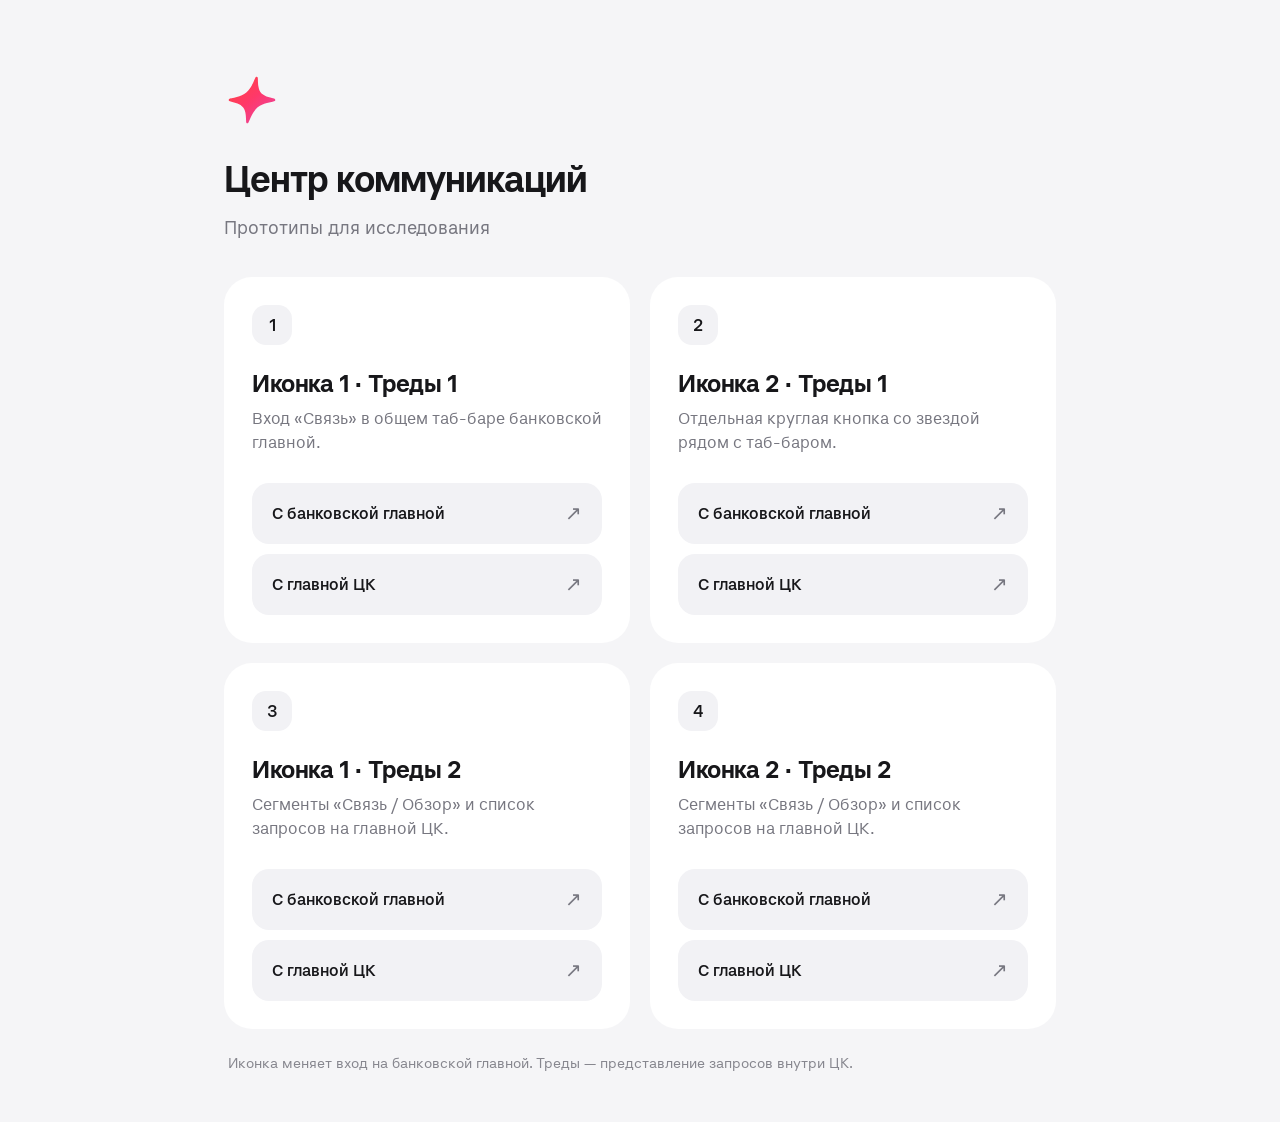
==== first-click/index.html @ 5cd0eccd "Publish four first-click research variants with numbered start directory" ====
<!doctype html>
<html lang="ru">
<head>
<meta charset="utf-8">
<meta name="viewport" content="width=device-width, initial-scale=1">
<meta name="color-scheme" content="light">
<title>Центр коммуникаций — исследование</title>
<link rel="stylesheet" href="styles/fonts.css">
<style>
*{box-sizing:border-box}body{margin:0;background:#f5f5f7;color:#17171a;font-family:'Alfa Interface',Arial,sans-serif;-webkit-font-smoothing:antialiased}main{max-width:880px;margin:0 auto;padding:72px 24px 48px}.brand{width:56px;height:56px;margin-bottom:28px}h1{font-size:36px;line-height:1.12;letter-spacing:-1px;margin:0 0 14px;font-weight:700}.intro{font-size:18px;line-height:1.5;color:#777780;margin:0 0 36px}.variants{display:grid;grid-template-columns:1fr 1fr;gap:20px}.card{background:#fff;border-radius:28px;padding:28px}.number{display:flex;align-items:center;justify-content:center;width:40px;height:40px;border-radius:14px;background:#f2f2f5;font-size:17px;font-weight:500;margin-bottom:24px}h2{font-size:24px;line-height:1.25;letter-spacing:-.4px;margin:0 0 8px}.description{font-size:16px;line-height:1.5;color:#777780;margin:0 0 28px;min-height:48px}.links{display:grid;gap:10px}a{display:flex;align-items:center;justify-content:space-between;gap:12px;padding:18px 20px;border-radius:17px;background:#f2f2f5;color:#17171a;text-decoration:none;font-size:16px;line-height:1.25;font-weight:500;transition:background .15s}a::after{content:'↗';font-size:20px;color:#777780}a:hover{background:#e9e9ee}a:focus-visible{outline:3px solid #b059bd;outline-offset:3px}.note{font-size:14px;line-height:1.5;color:#87878f;margin:24px 4px 0}@media(max-width:620px){main{padding:36px 20px}.variants{grid-template-columns:1fr;gap:16px}h1{font-size:30px}.intro{font-size:16px;margin-bottom:28px}.card{padding:24px}.number{margin-bottom:18px}.description{min-height:0;margin-bottom:24px}}
</style>
</head>
<body>
<main>
<img class="brand" src="assets/figma/v2/ai-tab-brand.svg" alt="">
<h1>Центр коммуникаций</h1>
<p class="intro">Прототипы для исследования</p>
<div class="variants">
<section class="card" aria-labelledby="icon1">
<div class="number" aria-hidden="true">1</div>
<h2 id="icon1">Иконка 1 · Треды 1</h2>
<p class="description">Вход «Связь» в общем таб-баре банковской главной.</p>
<div class="links">
<a href="icon-1_threads-1.html?start=bank">С банковской главной</a>
<a href="icon-1_threads-1.html?start=center">С главной ЦК</a>
</div>
</section>
<section class="card" aria-labelledby="icon2">
<div class="number" aria-hidden="true">2</div>
<h2 id="icon2">Иконка 2 · Треды 1</h2>
<p class="description">Отдельная круглая кнопка со звездой рядом с таб-баром.</p>
<div class="links">
<a href="icon-2_threads-1.html?start=bank">С банковской главной</a>
<a href="icon-2_threads-1.html?start=center">С главной ЦК</a>
</div>
</section>
<section class="card" aria-labelledby="icon1threads2">
<div class="number" aria-hidden="true">3</div>
<h2 id="icon1threads2">Иконка 1 · Треды 2</h2>
<p class="description">Сегменты «Связь / Обзор» и список запросов на главной ЦК.</p>
<div class="links">
<a href="icon-1_threads-2.html?start=bank">С банковской главной</a>
<a href="icon-1_threads-2.html?start=center">С главной ЦК</a>
</div>
</section>
<section class="card" aria-labelledby="icon2threads2">
<div class="number" aria-hidden="true">4</div>
<h2 id="icon2threads2">Иконка 2 · Треды 2</h2>
<p class="description">Сегменты «Связь / Обзор» и список запросов на главной ЦК.</p>
<div class="links">
<a href="icon-2_threads-2.html?start=bank">С банковской главной</a>
<a href="icon-2_threads-2.html?start=center">С главной ЦК</a>
</div>
</section>
</div>
<p class="note">Иконка меняет вход на банковской главной. Треды — представление запросов внутри ЦК.</p>
</main>
</body>
</html>
---- first-click/styles/fonts.css ----
/* Alfa Interface Sans (core-ds). Файлы взяты из соседнего прототипа Spotlight/Core-flow. */

@font-face {
  font-family: 'Alfa Interface';
  src: url('../fonts/alfa-interface-sans_regular.woff2') format('woff2');
  font-weight: 400;
  font-style: normal;
  font-display: block;
}

@font-face {
  font-family: 'Alfa Interface';
  src: url('../fonts/alfa-interface-sans_medium.woff2') format('woff2');
  font-weight: 500;
  font-style: normal;
  font-display: block;
}

@font-face {
  font-family: 'Alfa Interface';
  src: url('../fonts/alfa-interface-sans_bold.woff2') format('woff2');
  font-weight: 700;
  font-style: normal;
  font-display: block;
}
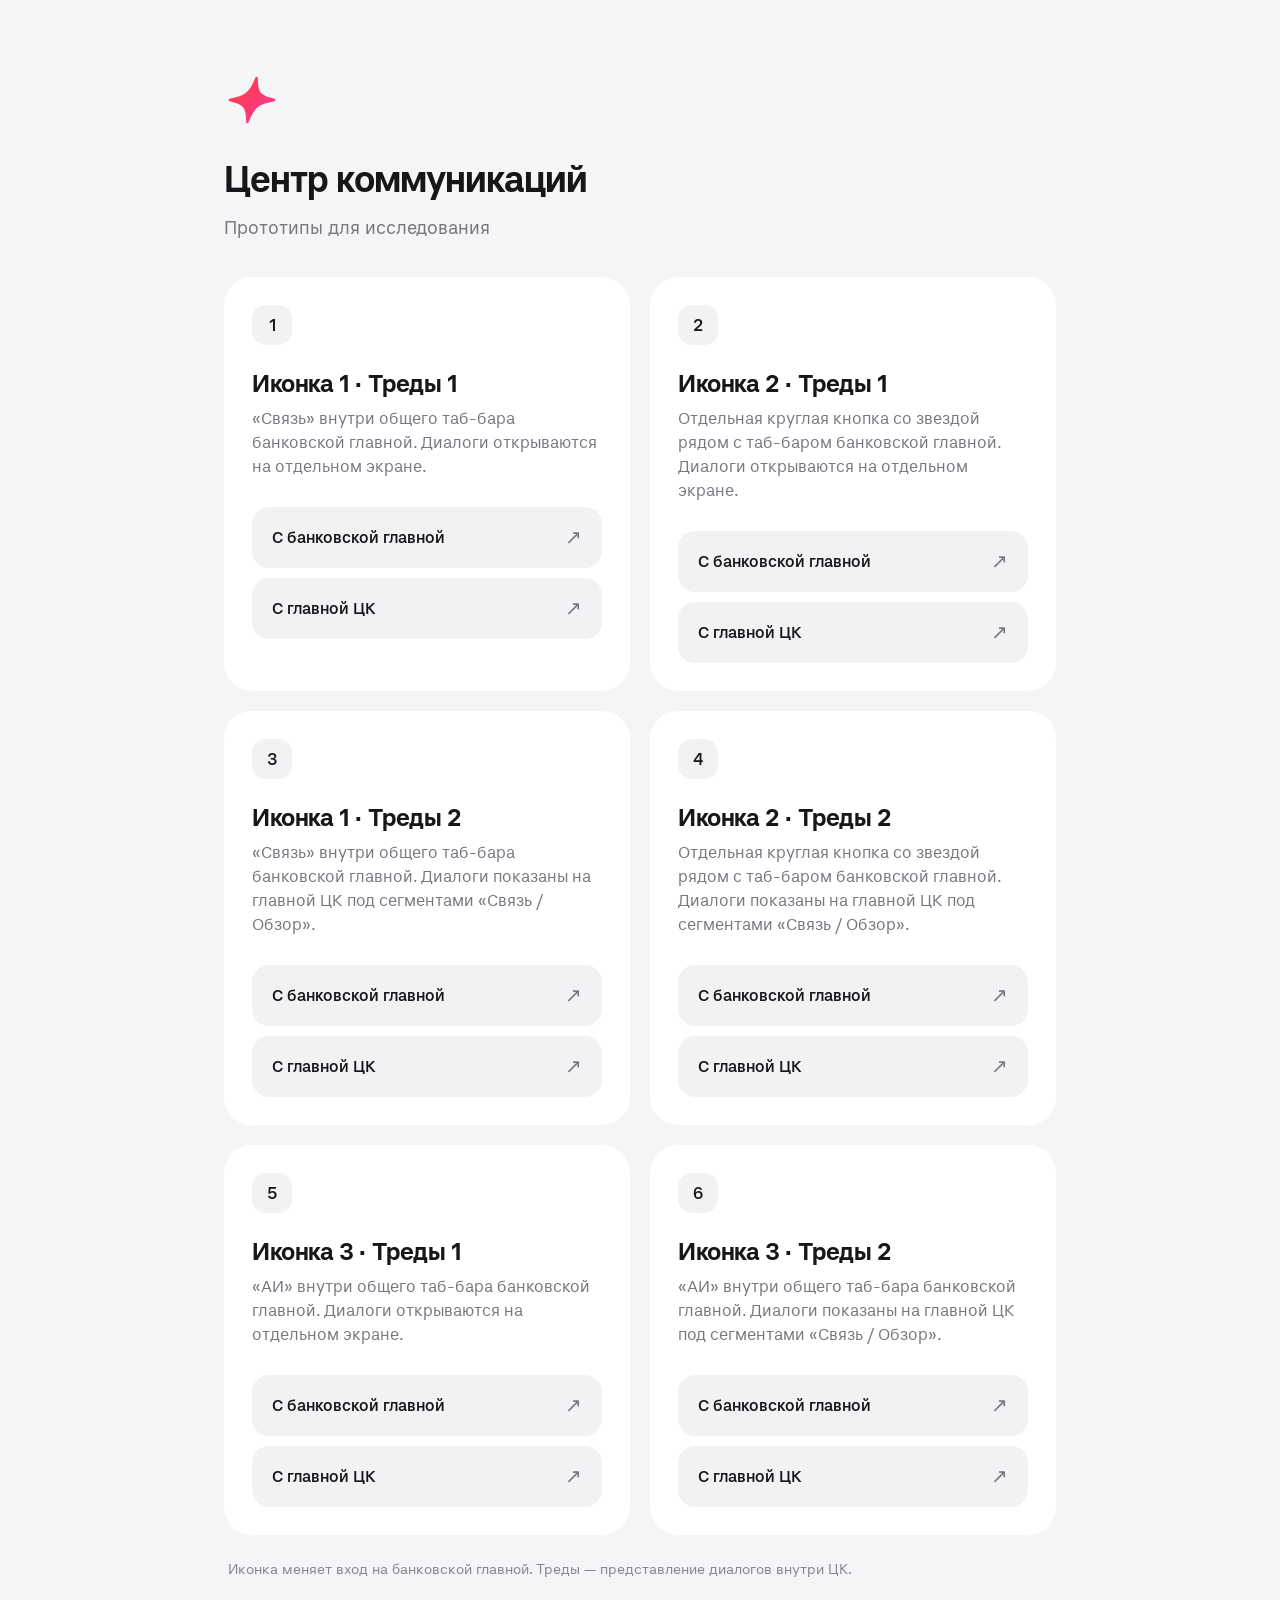
==== commit 21c486bf: "Add AI tab entry and use Dialogs across six research variants" ====
--- a/first-click/index.html
+++ b/first-click/index.html
@@ -19,7 +19,7 @@
 <section class="card" aria-labelledby="icon1">
 <div class="number" aria-hidden="true">1</div>
 <h2 id="icon1">Иконка 1 · Треды 1</h2>
-<p class="description">Вход «Связь» в общем таб-баре банковской главной.</p>
+<p class="description">«Связь» внутри общего таб-бара банковской главной. Диалоги открываются на отдельном экране.</p>
 <div class="links">
 <a href="icon-1_threads-1.html?start=bank">С банковской главной</a>
 <a href="icon-1_threads-1.html?start=center">С главной ЦК</a>
@@ -28,7 +28,7 @@
 <section class="card" aria-labelledby="icon2">
 <div class="number" aria-hidden="true">2</div>
 <h2 id="icon2">Иконка 2 · Треды 1</h2>
-<p class="description">Отдельная круглая кнопка со звездой рядом с таб-баром.</p>
+<p class="description">Отдельная круглая кнопка со звездой рядом с таб-баром банковской главной. Диалоги открываются на отдельном экране.</p>
 <div class="links">
 <a href="icon-2_threads-1.html?start=bank">С банковской главной</a>
 <a href="icon-2_threads-1.html?start=center">С главной ЦК</a>
@@ -37,7 +37,7 @@
 <section class="card" aria-labelledby="icon1threads2">
 <div class="number" aria-hidden="true">3</div>
 <h2 id="icon1threads2">Иконка 1 · Треды 2</h2>
-<p class="description">Сегменты «Связь / Обзор» и список запросов на главной ЦК.</p>
+<p class="description">«Связь» внутри общего таб-бара банковской главной. Диалоги показаны на главной ЦК под сегментами «Связь / Обзор».</p>
 <div class="links">
 <a href="icon-1_threads-2.html?start=bank">С банковской главной</a>
 <a href="icon-1_threads-2.html?start=center">С главной ЦК</a>
@@ -46,14 +46,35 @@
 <section class="card" aria-labelledby="icon2threads2">
 <div class="number" aria-hidden="true">4</div>
 <h2 id="icon2threads2">Иконка 2 · Треды 2</h2>
-<p class="description">Сегменты «Связь / Обзор» и список запросов на главной ЦК.</p>
+<p class="description">Отдельная круглая кнопка со звездой рядом с таб-баром банковской главной. Диалоги показаны на главной ЦК под сегментами «Связь / Обзор».</p>
 <div class="links">
 <a href="icon-2_threads-2.html?start=bank">С банковской главной</a>
 <a href="icon-2_threads-2.html?start=center">С главной ЦК</a>
 </div>
 </section>
+<section class="card" aria-labelledby="variant31">
+<div class="number" aria-hidden="true">5</div>
+<h2 id="variant31">Иконка 3 · Треды 1</h2>
+<p class="description">«АИ» внутри общего таб-бара банковской главной. Диалоги открываются на отдельном экране.</p>
+<div class="links">
+<a href="icon-3_threads-1.html?start=bank">С банковской главной</a>
+<a href="icon-3_threads-1.html?start=center">С главной ЦК</a>
 </div>
-<p class="note">Иконка меняет вход на банковской главной. Треды — представление запросов внутри ЦК.</p>
+</section>
+<section class="card" aria-labelledby="variant32">
+<div class="number" aria-hidden="true">6</div>
+<h2 id="variant32">Иконка 3 · Треды 2</h2>
+<p class="description">«АИ» внутри общего таб-бара банковской главной. Диалоги показаны на главной ЦК под сегментами «Связь / Обзор».</p>
+<div class="links">
+<a href="icon-3_threads-2.html?start=bank">С банковской главной</a>
+<a href="icon-3_threads-2.html?start=center">С главной ЦК</a>
+</div>
+</section>
+
+
+
+</div>
+<p class="note">Иконка меняет вход на банковской главной. Треды — представление диалогов внутри ЦК.</p>
 </main>
 </body>
 </html>
